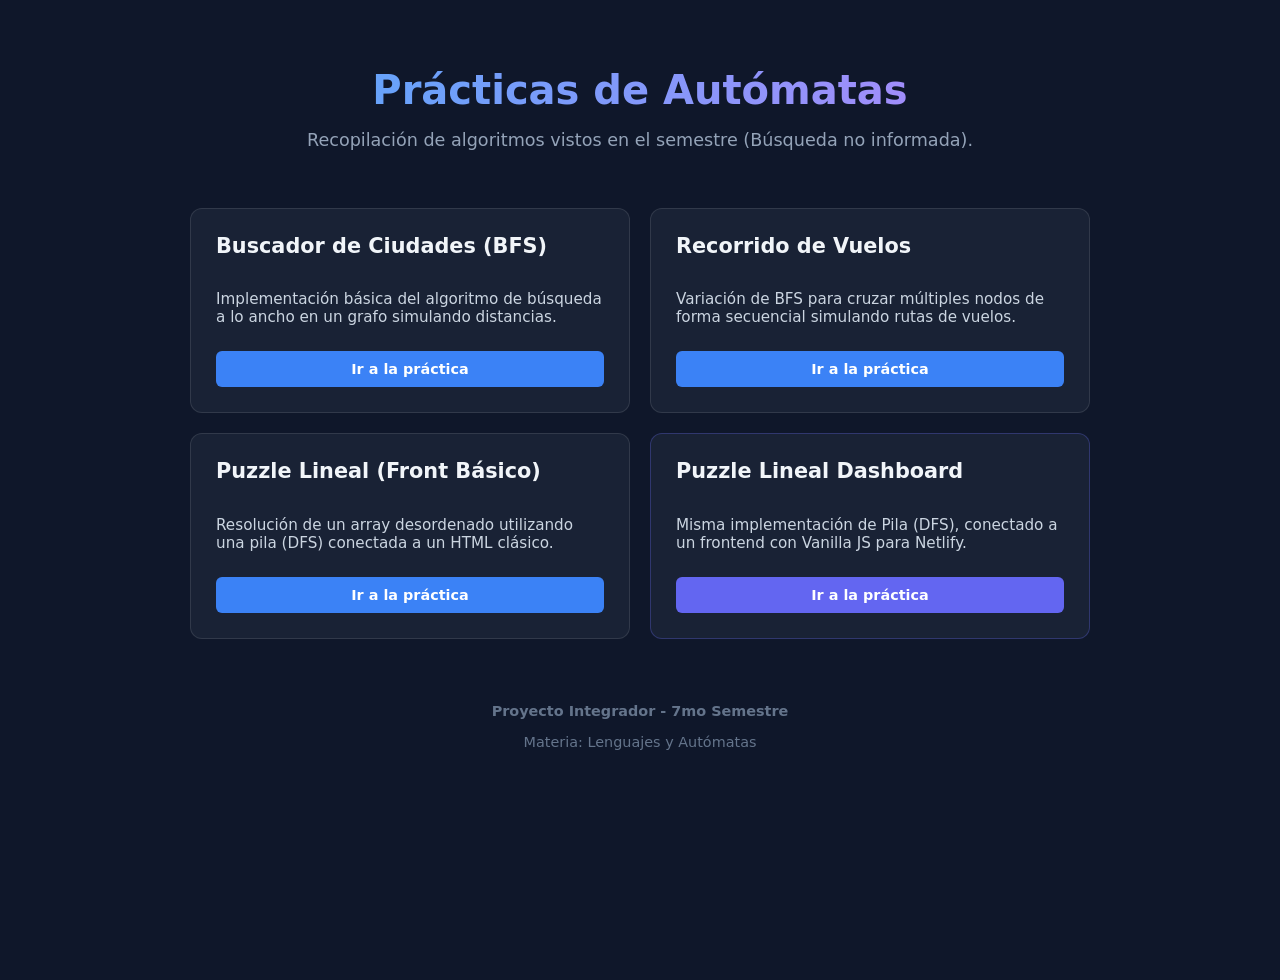
==== templates/index.html @ f1078ee7 "feat: Integración de DFS, puzzle frontend y hub central del proyecto" ====
<!DOCTYPE html>
<html lang="es">

<head>
    <meta charset="UTF-8">
    <meta name="viewport" content="width=device-width, initial-scale=1.0">
    <title>Portafolio - Prácticas de Autómatas</title>
    <!-- Estilos basicos para el menu -->
    <style>
        :root {
            --bg-color: #0f172a;
            --text-color: #f8fafc;
            --primary: #3b82f6;
            --secondary: #6366f1;
            --card-bg: rgba(30, 41, 59, 0.7);
            --border: rgba(255, 255, 255, 0.1);
        }

        body {
            background-color: var(--bg-color);
            color: var(--text-color);
            font-family: 'Inter', system-ui, sans-serif;
            margin: 0;
            padding: 40px 20px;
            display: flex;
            flex-direction: column;
            align-items: center;
            min-height: 100vh;
        }

        /* Aqui empieza lo del header */
        .header {
            text-align: center;
            margin-bottom: 40px;
        }

        h1 {
            font-size: 2.5rem;
            background: linear-gradient(to right, #60a5fa, #a78bfa);
            -webkit-background-clip: text;
            -webkit-text-fill-color: transparent;
            margin-bottom: 5px;
        }

        p.subtitle {
            color: #94a3b8;
            font-size: 1.1rem;
        }

        /* Grid para meter las 4 cartas */
        .grid-container {
            display: grid;
            grid-template-columns: repeat(auto-fit, minmax(300px, 1fr));
            gap: 20px;
            width: 100%;
            max-width: 900px;
        }

        /* Cartas del menu */
        .card {
            background: var(--card-bg);
            border: 1px solid var(--border);
            border-radius: 12px;
            padding: 25px;
            text-align: left;
            transition: transform 0.2s;
            text-decoration: none;
            color: inherit;
            display: flex;
            flex-direction: column;
        }

        .card:hover {
            transform: translateY(-5px);
            border-color: rgba(99, 102, 241, 0.5);
        }

        .card h2 {
            margin-top: 0;
            font-size: 1.3rem;
            color: #f1f5f9;
        }

        .card p {
            color: #cbd5e1;
            margin-bottom: 25px;
            flex-grow: 1;
            font-size: 0.95rem;
        }

        /* Boton simulado dentro de la carta */
        .card .btn-link {
            display: block;
            text-align: center;
            background: var(--primary);
            color: white;
            padding: 10px;
            border-radius: 6px;
            font-weight: bold;
            font-size: 0.9rem;
            transition: opacity 0.2s;
        }

        .card:hover .btn-link {
            opacity: 0.85;
        }
    </style>
</head>

<body>

    <div class="header">
        <h1>Prácticas de Autómatas</h1>
        <p class="subtitle">Recopilación de algoritmos vistos en el semestre (Búsqueda no informada).</p>
    </div>

    <div class="grid-container">
        <!-- Tarjeta de BFS Ciudades -->
        <a href="/bfs" class="card">
            <h2>Buscador de Ciudades (BFS)</h2>
            <p>Implementación básica del algoritmo de búsqueda a lo ancho en un grafo simulando distancias.</p>
            <div class="btn-link">Ir a la práctica</div>
        </a>

        <!-- Tarjeta de Vuelos -->
        <a href="/vuelos" class="card">
            <h2>Recorrido de Vuelos</h2>
            <p>Variación de BFS para cruzar múltiples nodos de forma secuencial simulando rutas de vuelos.</p>
            <div class="btn-link">Ir a la práctica</div>
        </a>

        <!-- Puzzle Lineal Normal -->
        <a href="/puzzle" class="card">
            <h2>Puzzle Lineal (Front Básico)</h2>
            <p>Resolución de un array desordenado utilizando una pila (DFS) conectada a un HTML clásico.</p>
            <div class="btn-link">Ir a la práctica</div>
        </a>

        <!-- Puzzle Lineal Front Mejorado -->
        <a href="/puzzle-premium" class="card" style="border-color: rgba(99, 102, 241, 0.3);">
            <h2>Puzzle Lineal Dashboard</h2>
            <p>Misma implementación de Pila (DFS), conectado a un frontend con Vanilla JS para Netlify.</p>
            <div class="btn-link" style="background: var(--secondary);">Ir a la práctica</div>
        </a>
    </div>

    <!-- Footer estilo universitario -->
    <footer style="margin-top: 50px; text-align: center; color: #64748b; font-size: 0.9rem; margin-bottom: 20px;">
        <p><strong>Proyecto Integrador - 7mo Semestre</strong></p>
        <p>Materia: Lenguajes y Autómatas</p>
    </footer>

</body>

</html>
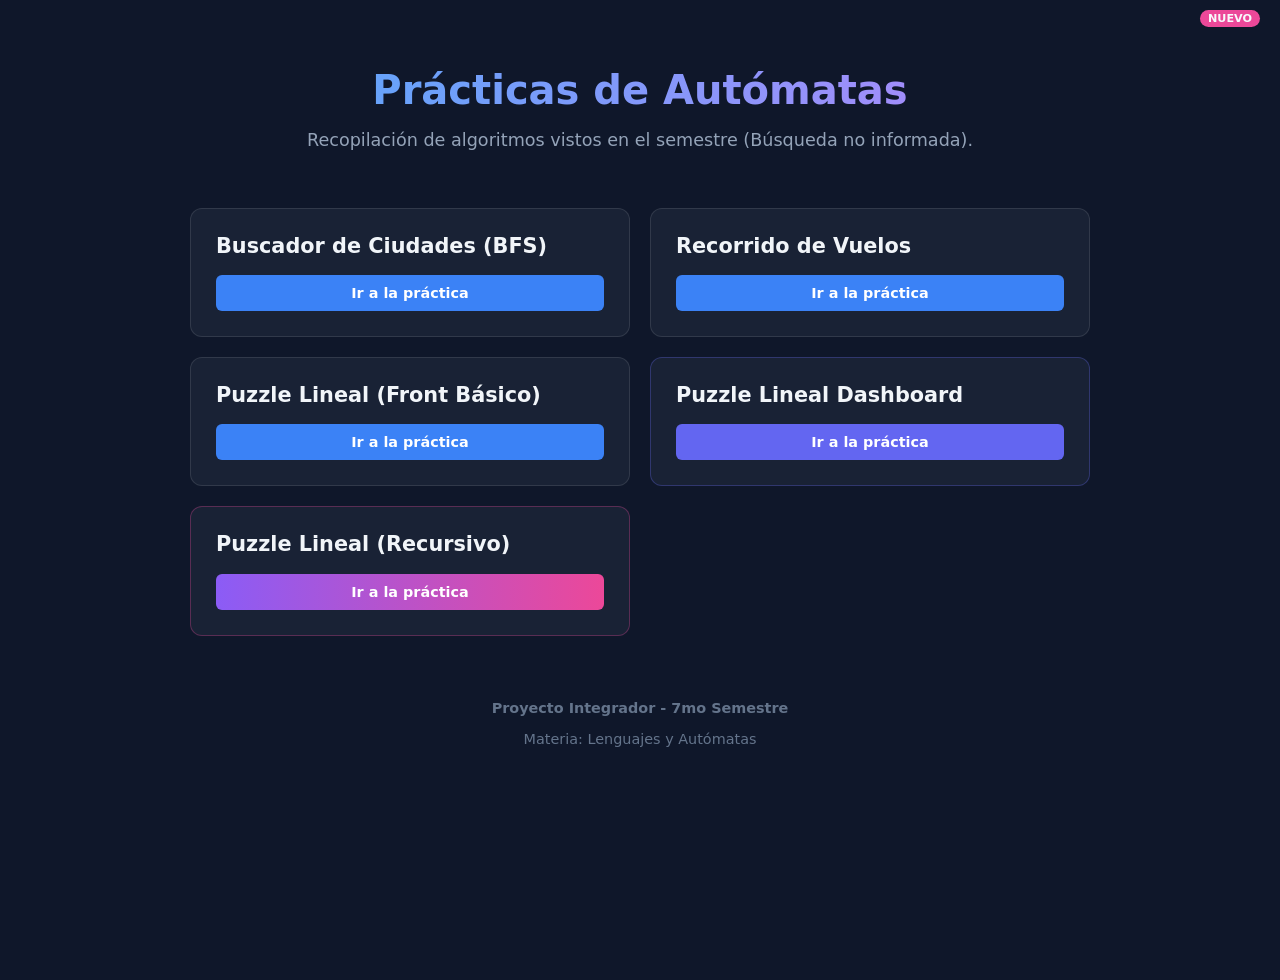
==== commit 89092d87: "creacion de DFS recursivo" ====
--- a/templates/index.html
+++ b/templates/index.html
@@ -4,8 +4,7 @@
 <head>
     <meta charset="UTF-8">
     <meta name="viewport" content="width=device-width, initial-scale=1.0">
-    <title>Portafolio - Prácticas de Autómatas</title>
-    <!-- Estilos basicos para el menu -->
+    <title>Portafolio</title>
     <style>
         :root {
             --bg-color: #0f172a;
@@ -28,7 +27,6 @@
             min-height: 100vh;
         }
 
-        /* Aqui empieza lo del header */
         .header {
             text-align: center;
             margin-bottom: 40px;
@@ -47,7 +45,6 @@
             font-size: 1.1rem;
         }
 
-        /* Grid para meter las 4 cartas */
         .grid-container {
             display: grid;
             grid-template-columns: repeat(auto-fit, minmax(300px, 1fr));
@@ -56,7 +53,6 @@
             max-width: 900px;
         }
 
-        /* Cartas del menu */
         .card {
             background: var(--card-bg);
             border: 1px solid var(--border);
@@ -88,7 +84,6 @@
             font-size: 0.95rem;
         }
 
-        /* Boton simulado dentro de la carta */
         .card .btn-link {
             display: block;
             text-align: center;
@@ -115,36 +110,33 @@
     </div>
 
     <div class="grid-container">
-        <!-- Tarjeta de BFS Ciudades -->
         <a href="/bfs" class="card">
             <h2>Buscador de Ciudades (BFS)</h2>
-            <p>Implementación básica del algoritmo de búsqueda a lo ancho en un grafo simulando distancias.</p>
             <div class="btn-link">Ir a la práctica</div>
         </a>
 
-        <!-- Tarjeta de Vuelos -->
         <a href="/vuelos" class="card">
             <h2>Recorrido de Vuelos</h2>
-            <p>Variación de BFS para cruzar múltiples nodos de forma secuencial simulando rutas de vuelos.</p>
             <div class="btn-link">Ir a la práctica</div>
         </a>
 
-        <!-- Puzzle Lineal Normal -->
         <a href="/puzzle" class="card">
             <h2>Puzzle Lineal (Front Básico)</h2>
-            <p>Resolución de un array desordenado utilizando una pila (DFS) conectada a un HTML clásico.</p>
             <div class="btn-link">Ir a la práctica</div>
         </a>
 
-        <!-- Puzzle Lineal Front Mejorado -->
         <a href="/puzzle-premium" class="card" style="border-color: rgba(99, 102, 241, 0.3);">
             <h2>Puzzle Lineal Dashboard</h2>
-            <p>Misma implementación de Pila (DFS), conectado a un frontend con Vanilla JS para Netlify.</p>
             <div class="btn-link" style="background: var(--secondary);">Ir a la práctica</div>
+        </a>
+
+        <a href="/puzzle-recursive" class="card" style="border-color: rgba(236, 72, 153, 0.3);">
+            <div style="position: absolute; top: 10px; right: 20px; font-size: 0.7rem; background: #ec4899; padding: 2px 8px; border-radius: 10px; font-weight: bold;">NUEVO</div>
+            <h2>Puzzle Lineal (Recursivo)</h2>
+            <div class="btn-link" style="background: linear-gradient(to right, #8b5cf6, #ec4899);">Ir a la práctica</div>
         </a>
     </div>
 
-    <!-- Footer estilo universitario -->
     <footer style="margin-top: 50px; text-align: center; color: #64748b; font-size: 0.9rem; margin-bottom: 20px;">
         <p><strong>Proyecto Integrador - 7mo Semestre</strong></p>
         <p>Materia: Lenguajes y Autómatas</p>
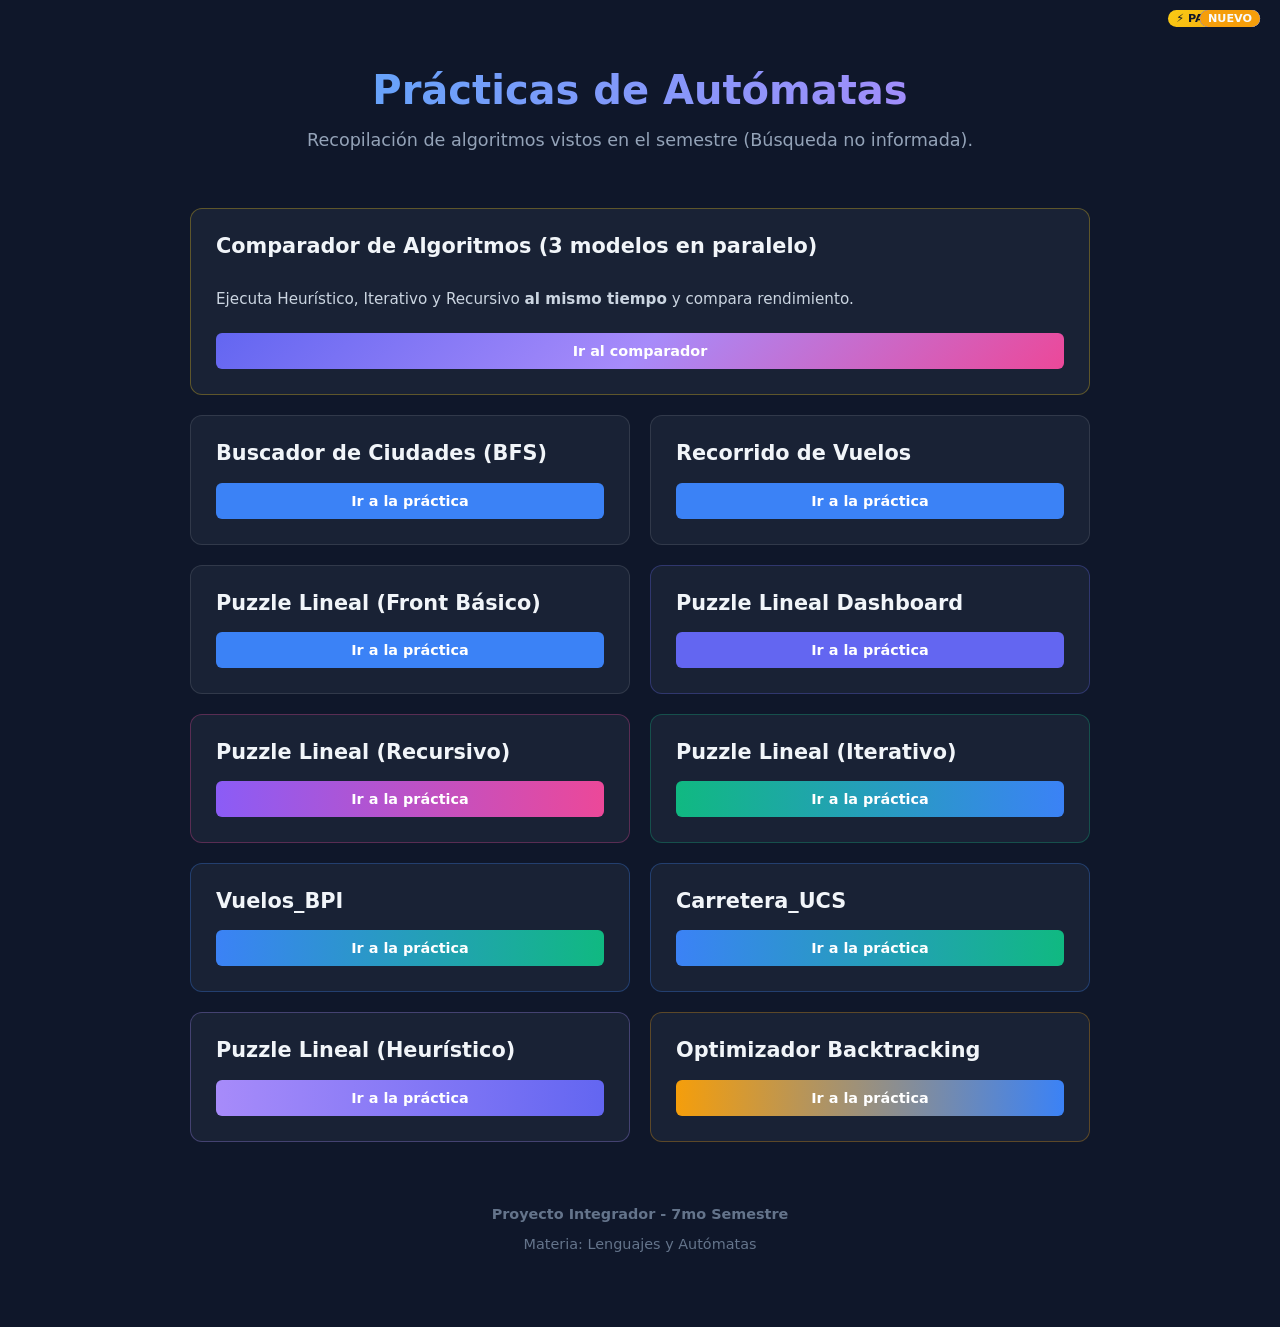
==== commit 14e08025: "feat: Comparador paralelo - 3 algoritmos (Heurístico, Iterativo, Recursivo) ejecutados simultáneamen" ====
--- a/templates/index.html
+++ b/templates/index.html
@@ -110,6 +110,15 @@
     </div>
 
     <div class="grid-container">
+        <a href="/comparador" class="card" style="border-color: rgba(250,204,21,0.3); grid-column: 1 / -1;">
+            <div
+                style="position: absolute; top: 10px; right: 20px; font-size: 0.7rem; background: linear-gradient(135deg,#facc15,#f59e0b); color:#0f172a; padding: 2px 8px; border-radius: 10px; font-weight: bold;">
+                ⚡ PARALELO</div>
+            <h2>Comparador de Algoritmos (3 modelos en paralelo)</h2>
+            <p>Ejecuta Heurístico, Iterativo y Recursivo <strong>al mismo tiempo</strong> y compara rendimiento.</p>
+            <div class="btn-link" style="background: linear-gradient(135deg, #6366f1, #a78bfa, #ec4899);">Ir al comparador</div>
+        </a>
+
         <a href="/bfs" class="card">
             <h2>Buscador de Ciudades (BFS)</h2>
             <div class="btn-link">Ir a la práctica</div>
@@ -131,9 +140,57 @@
         </a>
 
         <a href="/puzzle-recursive" class="card" style="border-color: rgba(236, 72, 153, 0.3);">
-            <div style="position: absolute; top: 10px; right: 20px; font-size: 0.7rem; background: #ec4899; padding: 2px 8px; border-radius: 10px; font-weight: bold;">NUEVO</div>
+            <div
+                style="position: absolute; top: 10px; right: 20px; font-size: 0.7rem; background: #ec4899; padding: 2px 8px; border-radius: 10px; font-weight: bold;">
+                NUEVO</div>
             <h2>Puzzle Lineal (Recursivo)</h2>
-            <div class="btn-link" style="background: linear-gradient(to right, #8b5cf6, #ec4899);">Ir a la práctica</div>
+            <div class="btn-link" style="background: linear-gradient(to right, #8b5cf6, #ec4899);">Ir a la práctica
+            </div>
+        </a>
+
+        <a href="/puzzle-iterative" class="card" style="border-color: rgba(16, 185, 129, 0.3);">
+            <div
+                style="position: absolute; top: 10px; right: 20px; font-size: 0.7rem; background: #10b981; padding: 2px 8px; border-radius: 10px; font-weight: bold;">
+                NUEVO</div>
+            <h2>Puzzle Lineal (Iterativo)</h2>
+            <div class="btn-link" style="background: linear-gradient(to right, #10b981, #3b82f6);">Ir a la práctica
+            </div>
+        </a>
+
+        <a href="/vuelos-bpi" class="card" style="border-color: rgba(59, 130, 246, 0.3);">
+            <div
+                style="position: absolute; top: 10px; right: 20px; font-size: 0.7rem; background: #3b82f6; padding: 2px 8px; border-radius: 10px; font-weight: bold;">
+                NUEVO</div>
+            <h2>Vuelos_BPI</h2>
+            <div class="btn-link" style="background: linear-gradient(to right, #3b82f6, #10b981);">Ir a la práctica
+            </div>
+        </a>
+
+        <a href="/carretera-ucs" class="card" style="border-color: rgba(59, 130, 246, 0.3);">
+            <div
+                style="position: absolute; top: 10px; right: 20px; font-size: 0.7rem; background: #3b82f6; padding: 2px 8px; border-radius: 10px; font-weight: bold;">
+                NUEVO</div>
+            <h2>Carretera_UCS</h2>
+            <div class="btn-link" style="background: linear-gradient(to right, #3b82f6, #10b981);">Ir a la práctica
+            </div>
+        </a>
+
+        <a href="/puzzle-heuristico" class="card" style="border-color: rgba(167, 139, 250, 0.3);">
+            <div
+                style="position: absolute; top: 10px; right: 20px; font-size: 0.7rem; background: #a78bfa; padding: 2px 8px; border-radius: 10px; font-weight: bold;">
+                NUEVO</div>
+            <h2>Puzzle Lineal (Heurístico)</h2>
+            <div class="btn-link" style="background: linear-gradient(to right, #a78bfa, #6366f1);">Ir a la práctica
+            </div>
+        </a>
+
+        <a href="/backtracking" class="card" style="border-color: rgba(245, 158, 11, 0.3);">
+            <div
+                style="position: absolute; top: 10px; right: 20px; font-size: 0.7rem; background: #f59e0b; padding: 2px 8px; border-radius: 10px; font-weight: bold;">
+                NUEVO</div>
+            <h2>Optimizador Backtracking</h2>
+            <div class="btn-link" style="background: linear-gradient(to right, #f59e0b, #3b82f6);">Ir a la práctica
+            </div>
         </a>
     </div>
 
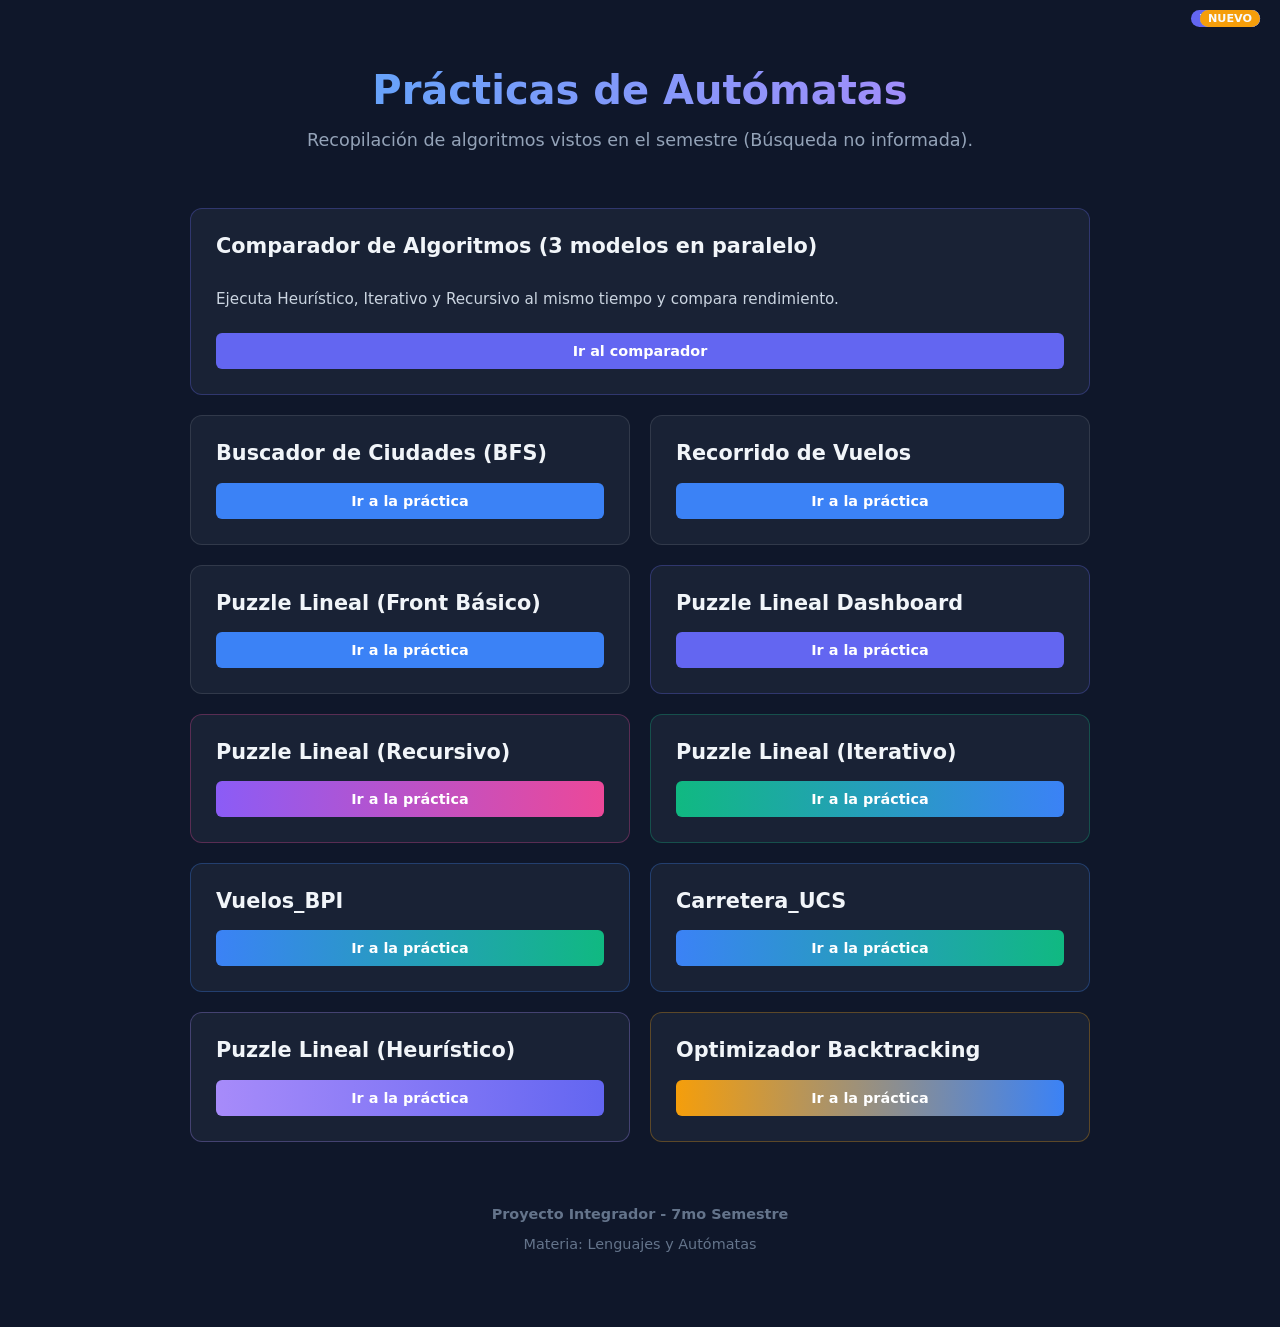
==== commit ed56e37f: "cambio de estilos" ====
--- a/templates/index.html
+++ b/templates/index.html
@@ -110,13 +110,13 @@
     </div>
 
     <div class="grid-container">
-        <a href="/comparador" class="card" style="border-color: rgba(250,204,21,0.3); grid-column: 1 / -1;">
-            <div
-                style="position: absolute; top: 10px; right: 20px; font-size: 0.7rem; background: linear-gradient(135deg,#facc15,#f59e0b); color:#0f172a; padding: 2px 8px; border-radius: 10px; font-weight: bold;">
-                ⚡ PARALELO</div>
+        <a href="/comparador" class="card" style="border-color: rgba(99,102,241,0.3); grid-column: 1 / -1;">
+            <div
+                style="position: absolute; top: 10px; right: 20px; font-size: 0.7rem; background: #6366f1; padding: 2px 8px; border-radius: 10px; font-weight: bold;">
+                EXAMEN</div>
             <h2>Comparador de Algoritmos (3 modelos en paralelo)</h2>
-            <p>Ejecuta Heurístico, Iterativo y Recursivo <strong>al mismo tiempo</strong> y compara rendimiento.</p>
-            <div class="btn-link" style="background: linear-gradient(135deg, #6366f1, #a78bfa, #ec4899);">Ir al comparador</div>
+            <p>Ejecuta Heurístico, Iterativo y Recursivo al mismo tiempo y compara rendimiento.</p>
+            <div class="btn-link" style="background: #6366f1;">Ir al comparador</div>
         </a>
 
         <a href="/bfs" class="card">
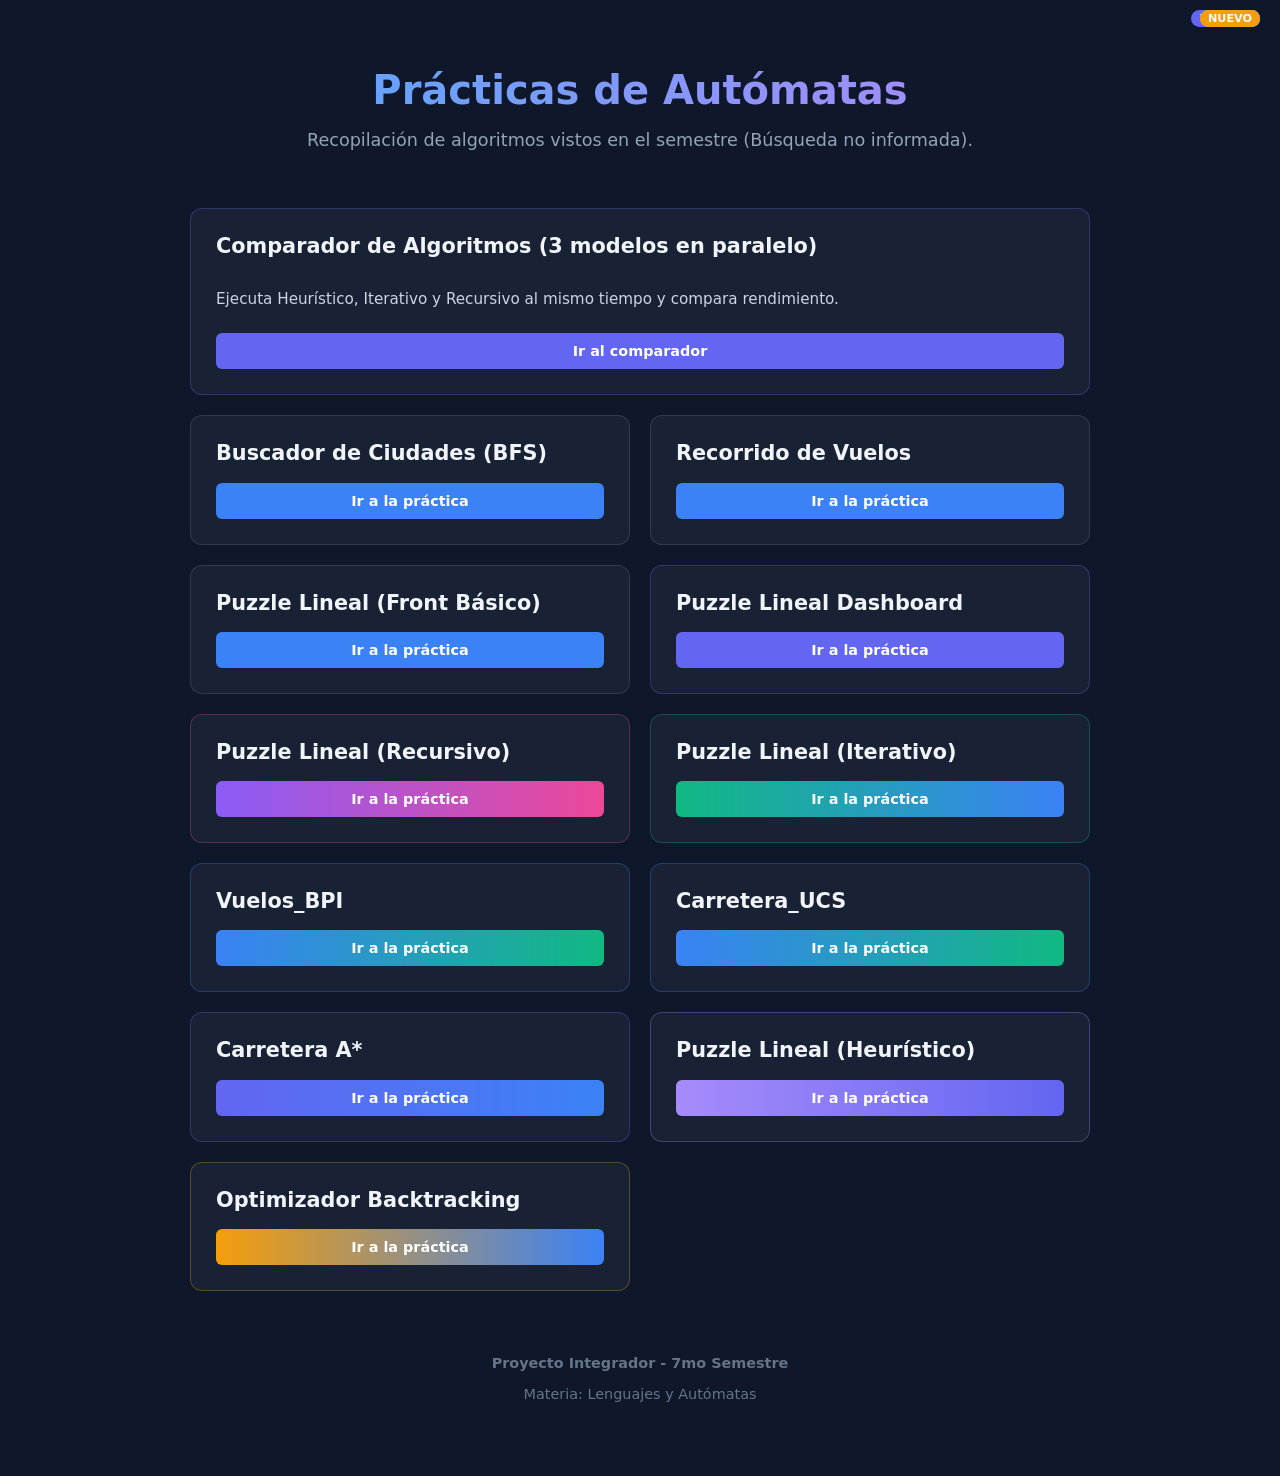
==== commit d4b67ea8: "feat: corregir algoritmos Carretera A* y geodésico, integrar en dashboard con soporte de rutas secue" ====
--- a/templates/index.html
+++ b/templates/index.html
@@ -175,6 +175,15 @@
             </div>
         </a>
 
+        <a href="/carretera-astar" class="card" style="border-color: rgba(99, 102, 241, 0.3);">
+            <div
+                style="position: absolute; top: 10px; right: 20px; font-size: 0.7rem; background: #6366f1; padding: 2px 8px; border-radius: 10px; font-weight: bold;">
+                NUEVO</div>
+            <h2>Carretera A*</h2>
+            <div class="btn-link" style="background: linear-gradient(to right, #6366f1, #3b82f6);">Ir a la práctica
+            </div>
+        </a>
+
         <a href="/puzzle-heuristico" class="card" style="border-color: rgba(167, 139, 250, 0.3);">
             <div
                 style="position: absolute; top: 10px; right: 20px; font-size: 0.7rem; background: #a78bfa; padding: 2px 8px; border-radius: 10px; font-weight: bold;">
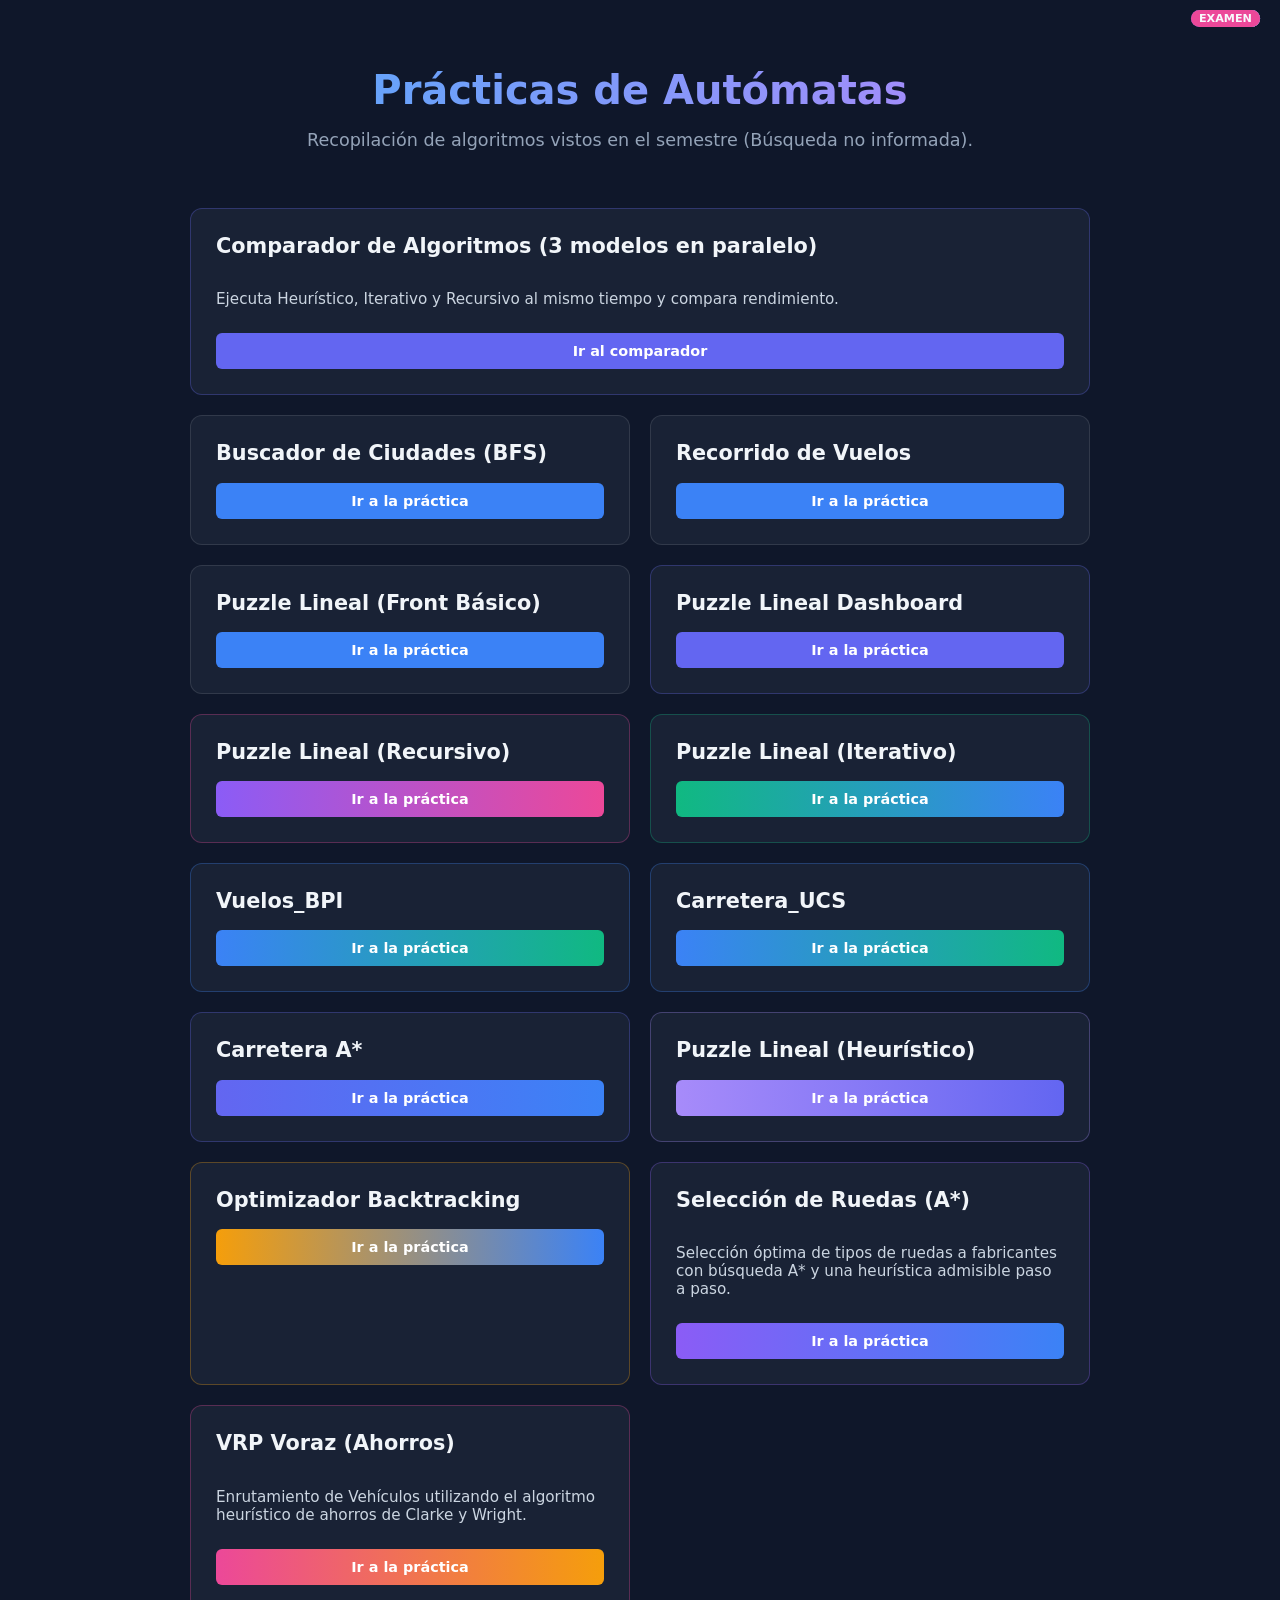
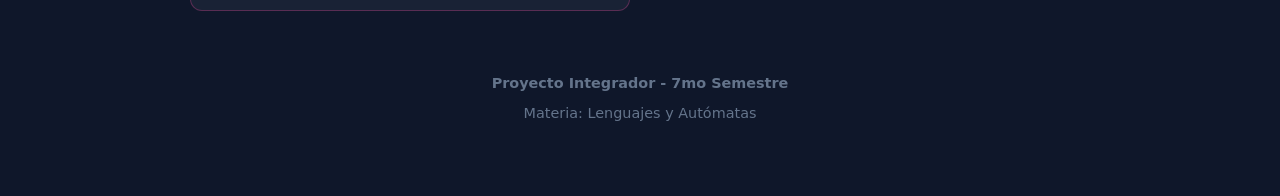
==== commit b45a6884: "modificacion de nuevo problema agregado al dashboard" ====
--- a/templates/index.html
+++ b/templates/index.html
@@ -201,6 +201,27 @@
             <div class="btn-link" style="background: linear-gradient(to right, #f59e0b, #3b82f6);">Ir a la práctica
             </div>
         </a>
+
+        <a href="/seleccion-ruedas" class="card" style="border-color: rgba(139, 92, 246, 0.3);">
+            <div
+                style="position: absolute; top: 10px; right: 20px; font-size: 0.7rem; background: #8b5cf6; padding: 2px 8px; border-radius: 10px; font-weight: bold;">
+                NUEVO</div>
+            <h2>Selección de Ruedas (A*)</h2>
+            <p>Selección óptima de tipos de ruedas a fabricantes con búsqueda A* y una heurística admisible paso a paso.
+            </p>
+            <div class="btn-link" style="background: linear-gradient(to right, #8b5cf6, #3b82f6);">Ir a la práctica
+            </div>
+        </a>
+
+        <a href="/brp-voraz" class="card" style="border-color: rgba(236, 72, 153, 0.3);">
+            <div
+                style="position: absolute; top: 10px; right: 20px; font-size: 0.7rem; background: #ec4899; padding: 2px 8px; border-radius: 10px; font-weight: bold;">
+                EXAMEN</div>
+            <h2>VRP Voraz (Ahorros)</h2>
+            <p>Enrutamiento de Vehículos utilizando el algoritmo heurístico de ahorros de Clarke y Wright.</p>
+            <div class="btn-link" style="background: linear-gradient(to right, #ec4899, #f59e0b);">Ir a la práctica
+            </div>
+        </a>
     </div>
 
     <footer style="margin-top: 50px; text-align: center; color: #64748b; font-size: 0.9rem; margin-bottom: 20px;">
